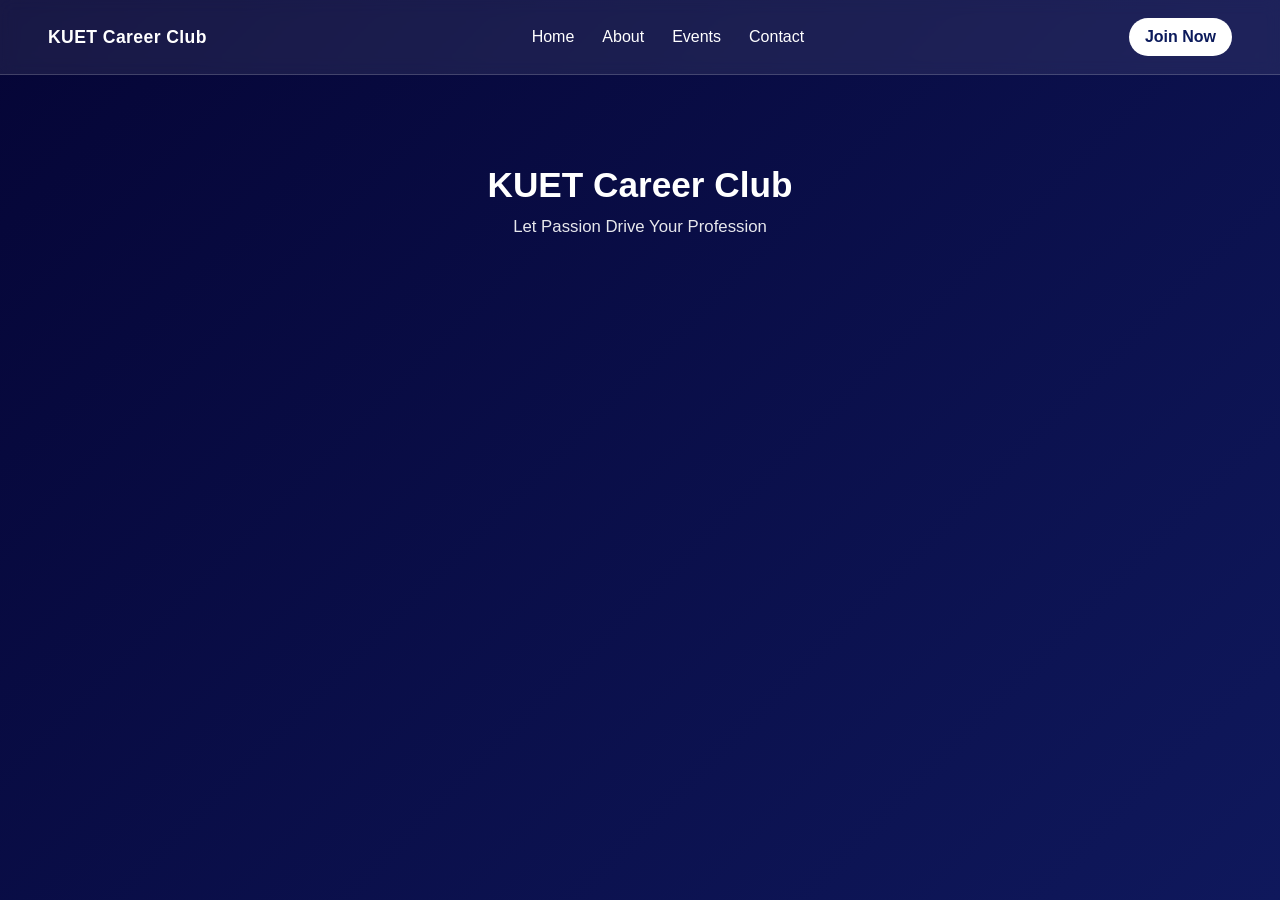
==== index.html @ 27d189cb "Add initial HTML and CSS files" ====
<!DOCTYPE html>
<html lang="en">
<head>
    <meta charset="UTF-8">
    <meta name="viewport" content="width=device-width, initial-scale=1.0">
    <title>Document</title>
    <link rel="stylesheet" href="style.css">
</head>
<body>
    <nav class="navbar">
        <div class="nav-brand">KUET Career Club</div>
        <ul class="nav-links">
            <li><a href="#">Home</a></li>
            <li><a href="#">About</a></li>
            <li><a href="#">Events</a></li>
            <li><a href="#">Contact</a></li>
        </ul>
        <a href="#" class="nav-btn">Join Now</a>
    </nav>

    <main class="hero">
    <h1>KUET Career Club</h1>
    <p>Let Passion Drive Your Profession</p>
    </main>


</body>
</html>
---- style.css ----
* {
    margin: 0;
    padding: 0;
    box-sizing: border-box;
}

body {
    font-family: Arial, Helvetica, sans-serif;
    background: linear-gradient(135deg, rgb(5, 5, 54), rgb(15, 24, 92));
    color: white;
    min-height: 100vh;
}

.navbar {
    width: 100%;
    display: flex;
    align-items: center;
    justify-content: space-between;
    padding: 18px 48px;
    background: rgba(255, 255, 255, 0.08);
    backdrop-filter: blur(8px);
    border-bottom: 1px solid rgba(255, 255, 255, 0.18);
}

.nav-brand {
    font-size: 1.1rem;
    font-weight: 700;
    letter-spacing: 0.4px;
}

.nav-links {
    list-style: none;
    display: flex;
    gap: 28px;
}

.nav-links a {
    color: white;
    text-decoration: none;
    font-weight: 500;
    transition: color 0.2s ease;
}

.nav-links a:hover {
    color: #9fd3ff;
}

.nav-btn {
    text-decoration: none;
    color: #0b1a5b;
    background: #ffffff;
    padding: 10px 16px;
    border-radius: 999px;
    font-weight: 700;
    transition: transform 0.2s ease, box-shadow 0.2s ease;
}

.nav-btn:hover {
    transform: translateY(-1px);
    box-shadow: 0 6px 16px rgba(0, 0, 0, 0.3);
}

.hero {
    text-align: center;
    padding: 90px 20px;
}

.hero h1 {
    font-size: 2.2rem;
    margin-bottom: 12px;
}

.hero p {
    font-size: 1.05rem;
    opacity: 0.9;
}

@media (max-width: 800px) {
    .navbar {
        flex-wrap: wrap;
        gap: 14px;
        padding: 14px 20px;
    }

    .nav-links {
        width: 100%;
        justify-content: center;
    }

    .nav-btn {
        margin: 0 auto;
    }
}
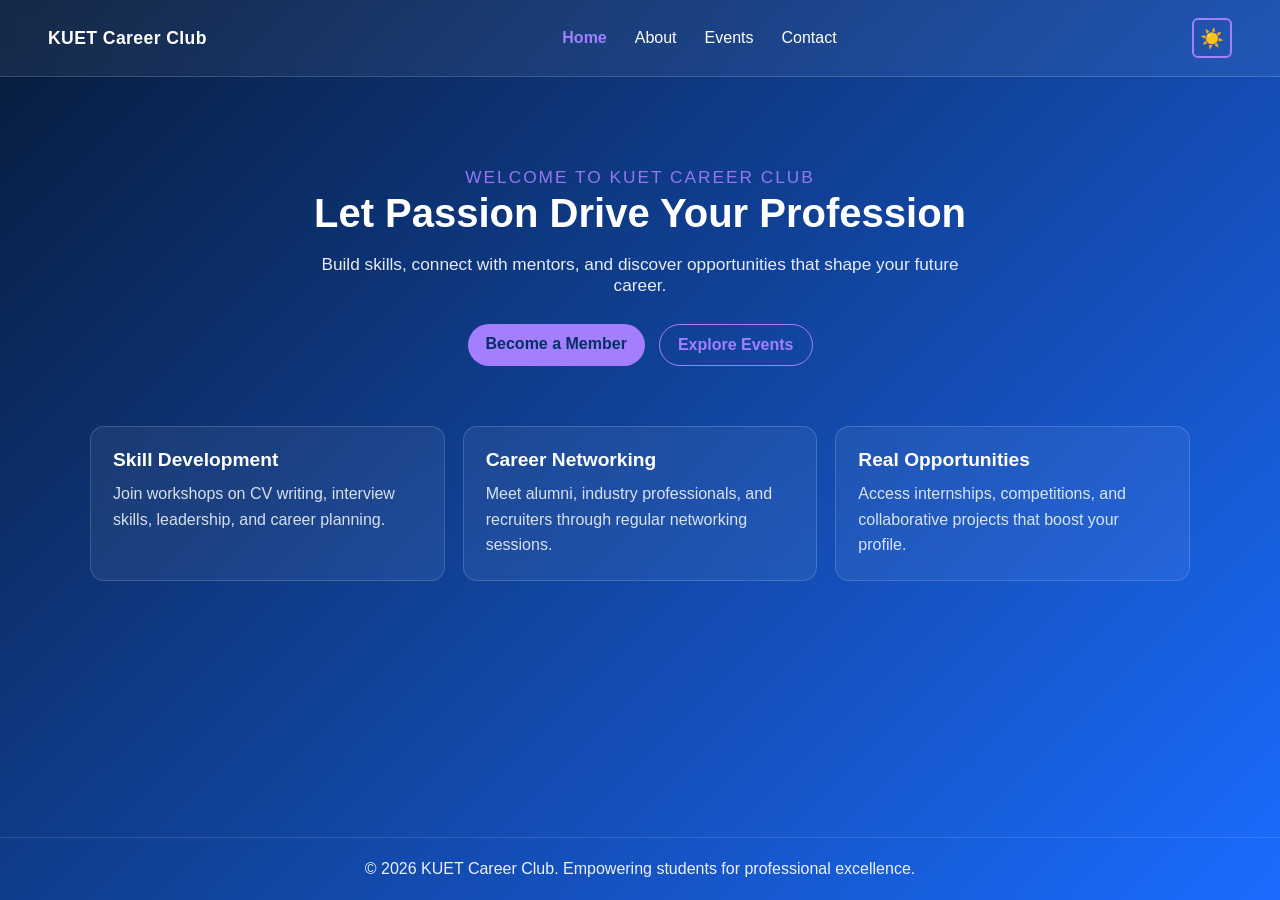
==== commit 1a2cd697: "Add database-backed CRUD backend" ====
--- a/index.html
+++ b/index.html
@@ -3,27 +3,15 @@
 <head>
     <meta charset="UTF-8">
     <meta name="viewport" content="width=device-width, initial-scale=1.0">
-    <title>Document</title>
-    <link rel="stylesheet" href="style.css">
+    <title>KUET Career Club</title>
+    <meta http-equiv="refresh" content="0; url=home.html">
+    <script>
+        window.location.replace('home.html');
+    </script>
 </head>
 <body>
-    <nav class="navbar">
-        <div class="nav-brand">KUET Career Club</div>
-        <ul class="nav-links">
-            <li><a href="#">Home</a></li>
-            <li><a href="#">About</a></li>
-            <li><a href="#">Events</a></li>
-            <li><a href="#">Contact</a></li>
-        </ul>
-        <a href="#" class="nav-btn">Join Now</a>
-    </nav>
-
-    <main class="hero">
-    <h1>KUET Career Club</h1>
-    <p>Let Passion Drive Your Profession</p>
-    </main>
-
-
+    <p>
+        Redirecting to <a href="home.html">home.html</a>.
+    </p>
 </body>
 </html>
-
